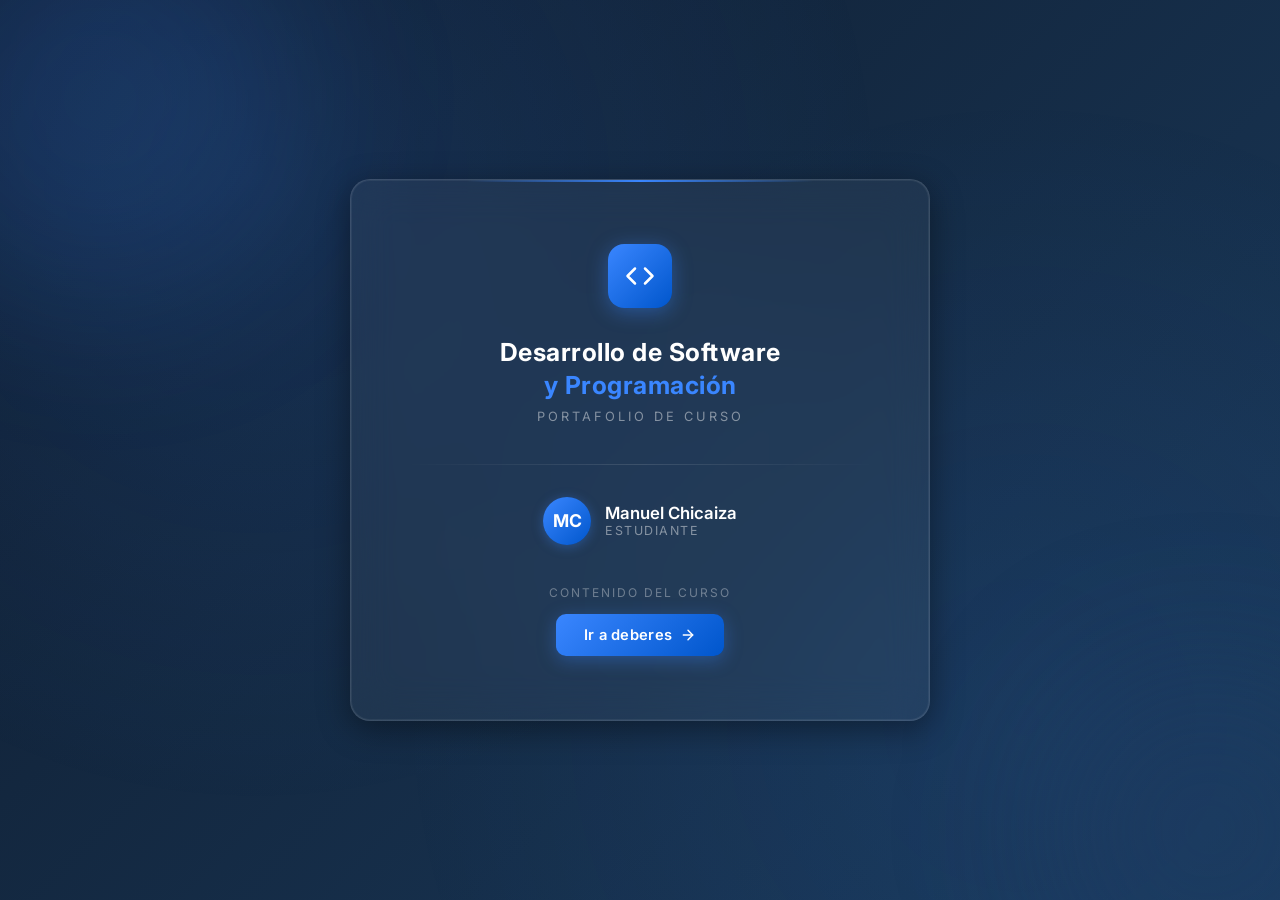
==== index.html @ 3075ae85 "Primer commit de portafolio de deberes de la materia desarrollo" ====
<!DOCTYPE html>
<html lang="es">
<head>
    <meta charset="UTF-8">
    <meta name="viewport" content="width=device-width, initial-scale=1.0">
    <title>Desarrollo de Software</title>
    <link href="https://fonts.googleapis.com/css2?family=Inter:wght@300;400;600;700&display=swap" rel="stylesheet">
    <style>
        :root {
            --primary:   #1e3a5f;
            --accent:    #3a86ff;
            --light:     #e8f0fe;
            --text:      #1a1a2e;
            --muted:     #6b7280;
            --bg-start:  #0f1c2e;
            --bg-end:    #1a3a5c;
            --card:      rgba(255, 255, 255, 0.05);
            --border:    rgba(255, 255, 255, 0.12);
        }

        * {
            margin: 0;
            padding: 0;
            box-sizing: border-box;
        }

        body {
            font-family: 'Inter', Arial, sans-serif;
            background: linear-gradient(135deg, var(--bg-start) 0%, var(--bg-end) 100%);
            min-height: 100vh;
            display: flex;
            justify-content: center;
            align-items: center;
            overflow: hidden;
        }

        /* Fondo con partículas animadas */
        body::before {
            content: '';
            position: fixed;
            inset: 0;
            background:
                radial-gradient(circle at 20% 20%, rgba(58, 134, 255, 0.12) 0%, transparent 50%),
                radial-gradient(circle at 80% 80%, rgba(58, 134, 255, 0.08) 0%, transparent 50%);
            pointer-events: none;
        }

        .orb {
            position: fixed;
            border-radius: 50%;
            filter: blur(80px);
            animation: float 8s ease-in-out infinite;
            pointer-events: none;
        }

        .orb-1 {
            width: 400px;
            height: 400px;
            background: rgba(58, 134, 255, 0.15);
            top: -100px;
            left: -100px;
            animation-delay: 0s;
        }

        .orb-2 {
            width: 300px;
            height: 300px;
            background: rgba(30, 58, 95, 0.4);
            bottom: -80px;
            right: -80px;
            animation-delay: -4s;
        }

        @keyframes float {
            0%, 100% { transform: translate(0, 0); }
            50%       { transform: translate(30px, -30px); }
        }

        /* Tarjeta principal */
        .portada {
            position: relative;
            background: var(--card);
            border: 1px solid var(--border);
            border-radius: 20px;
            padding: 64px 56px;
            text-align: center;
            max-width: 580px;
            width: 92%;
            backdrop-filter: blur(20px);
            -webkit-backdrop-filter: blur(20px);
            box-shadow:
                0 8px 32px rgba(0, 0, 0, 0.4),
                0 0 0 1px rgba(255, 255, 255, 0.06) inset;

            animation: cardEntrance 0.8s cubic-bezier(0.22, 1, 0.36, 1) both;
        }

        @keyframes cardEntrance {
            from {
                opacity: 0;
                transform: translateY(40px) scale(0.96);
            }
            to {
                opacity: 1;
                transform: translateY(0) scale(1);
            }
        }

        /* Línea decorativa superior */
        .portada::before {
            content: '';
            position: absolute;
            top: 0;
            left: 50%;
            transform: translateX(-50%);
            width: 60%;
            height: 2px;
            background: linear-gradient(90deg, transparent, var(--accent), transparent);
            border-radius: 2px;
        }

        /* Icono / badge */
        .badge {
            display: inline-flex;
            align-items: center;
            justify-content: center;
            width: 64px;
            height: 64px;
            border-radius: 16px;
            background: linear-gradient(135deg, var(--accent), #0056cc);
            box-shadow: 0 4px 20px rgba(58, 134, 255, 0.4);
            margin-bottom: 28px;
            animation: badgePop 0.6s cubic-bezier(0.34, 1.56, 0.64, 1) 0.3s both;
        }

        @keyframes badgePop {
            from { opacity: 0; transform: scale(0.5); }
            to   { opacity: 1; transform: scale(1); }
        }

        .badge svg {
            width: 30px;
            height: 30px;
            fill: none;
            stroke: #fff;
            stroke-width: 2;
            stroke-linecap: round;
            stroke-linejoin: round;
        }

        /* Título */
        .portada h1 {
            font-size: 1.55rem;
            font-weight: 700;
            color: #ffffff;
            letter-spacing: 0.5px;
            line-height: 1.3;
            margin-bottom: 8px;
            animation: fadeUp 0.6s ease 0.45s both;
        }

        .portada h1 span {
            color: var(--accent);
        }

        .subtitulo {
            font-size: 0.8rem;
            color: rgba(255, 255, 255, 0.45);
            text-transform: uppercase;
            letter-spacing: 3px;
            margin-bottom: 40px;
            animation: fadeUp 0.6s ease 0.55s both;
        }

        /* Divider */
        .divider {
            height: 1px;
            background: linear-gradient(90deg, transparent, var(--border), transparent);
            margin-bottom: 32px;
            animation: fadeUp 0.6s ease 0.6s both;
        }

        /* Info del estudiante */
        .estudiante {
            display: flex;
            align-items: center;
            justify-content: center;
            gap: 14px;
            margin-bottom: 40px;
            animation: fadeUp 0.6s ease 0.65s both;
        }

        .avatar {
            width: 48px;
            height: 48px;
            border-radius: 50%;
            background: linear-gradient(135deg, #3a86ff, #0056cc);
            display: flex;
            align-items: center;
            justify-content: center;
            font-size: 1.1rem;
            font-weight: 700;
            color: #fff;
            flex-shrink: 0;
            box-shadow: 0 2px 12px rgba(58, 134, 255, 0.35);
        }

        .estudiante-info {
            text-align: left;
        }

        .nombre {
            font-size: 1.05rem;
            font-weight: 600;
            color: #ffffff;
        }

        .etiqueta {
            font-size: 0.78rem;
            color: rgba(255, 255, 255, 0.45);
            text-transform: uppercase;
            letter-spacing: 1.5px;
        }

        /* Navegación */
        nav {
            animation: fadeUp 0.6s ease 0.75s both;
        }

        nav p {
            font-size: 0.75rem;
            color: rgba(255, 255, 255, 0.35);
            text-transform: uppercase;
            letter-spacing: 2px;
            margin-bottom: 14px;
        }

        .btn {
            display: inline-flex;
            align-items: center;
            gap: 8px;
            padding: 12px 28px;
            background: linear-gradient(135deg, var(--accent), #0056cc);
            color: #ffffff;
            text-decoration: none;
            border-radius: 10px;
            font-size: 0.92rem;
            font-weight: 600;
            letter-spacing: 0.3px;
            box-shadow: 0 4px 18px rgba(58, 134, 255, 0.35);
            transition: transform 0.2s ease, box-shadow 0.2s ease, background 0.2s;
            position: relative;
            overflow: hidden;
        }

        .btn::after {
            content: '';
            position: absolute;
            inset: 0;
            background: linear-gradient(135deg, rgba(255,255,255,0.15), transparent);
            opacity: 0;
            transition: opacity 0.2s;
        }

        .btn:hover {
            transform: translateY(-2px);
            box-shadow: 0 8px 28px rgba(58, 134, 255, 0.5);
        }

        .btn:hover::after {
            opacity: 1;
        }

        .btn:active {
            transform: translateY(0);
        }

        .btn svg {
            width: 16px;
            height: 16px;
            stroke: #fff;
            fill: none;
            stroke-width: 2.2;
            stroke-linecap: round;
            stroke-linejoin: round;
            transition: transform 0.2s;
        }

        .btn:hover svg {
            transform: translateX(3px);
        }

        @keyframes fadeUp {
            from { opacity: 0; transform: translateY(16px); }
            to   { opacity: 1; transform: translateY(0); }
        }
    </style>
</head>
<body>

    <div class="orb orb-1"></div>
    <div class="orb orb-2"></div>

    <div class="portada">

        <div class="badge">
            <svg viewBox="0 0 24 24">
                <polyline points="16 18 22 12 16 6"></polyline>
                <polyline points="8 6 2 12 8 18"></polyline>
            </svg>
        </div>

        <h1>Desarrollo de Software<br><span>y Programación</span></h1>
        <p class="subtitulo">Portafolio de curso</p>

        <div class="divider"></div>

        <div class="estudiante">
            <div class="avatar">MC</div>
            <div class="estudiante-info">
                <p class="nombre">Manuel Chicaiza</p>
                <p class="etiqueta">Estudiante</p>
            </div>
        </div>

        <nav>
            <p>Contenido del curso</p>
            <a class="btn" href="deber1.html">
                Ir a deberes
                <svg viewBox="0 0 24 24">
                    <line x1="5" y1="12" x2="19" y2="12"></line>
                    <polyline points="12 5 19 12 12 19"></polyline>
                </svg>
            </a>
        </nav>

    </div>
</body>
</html>
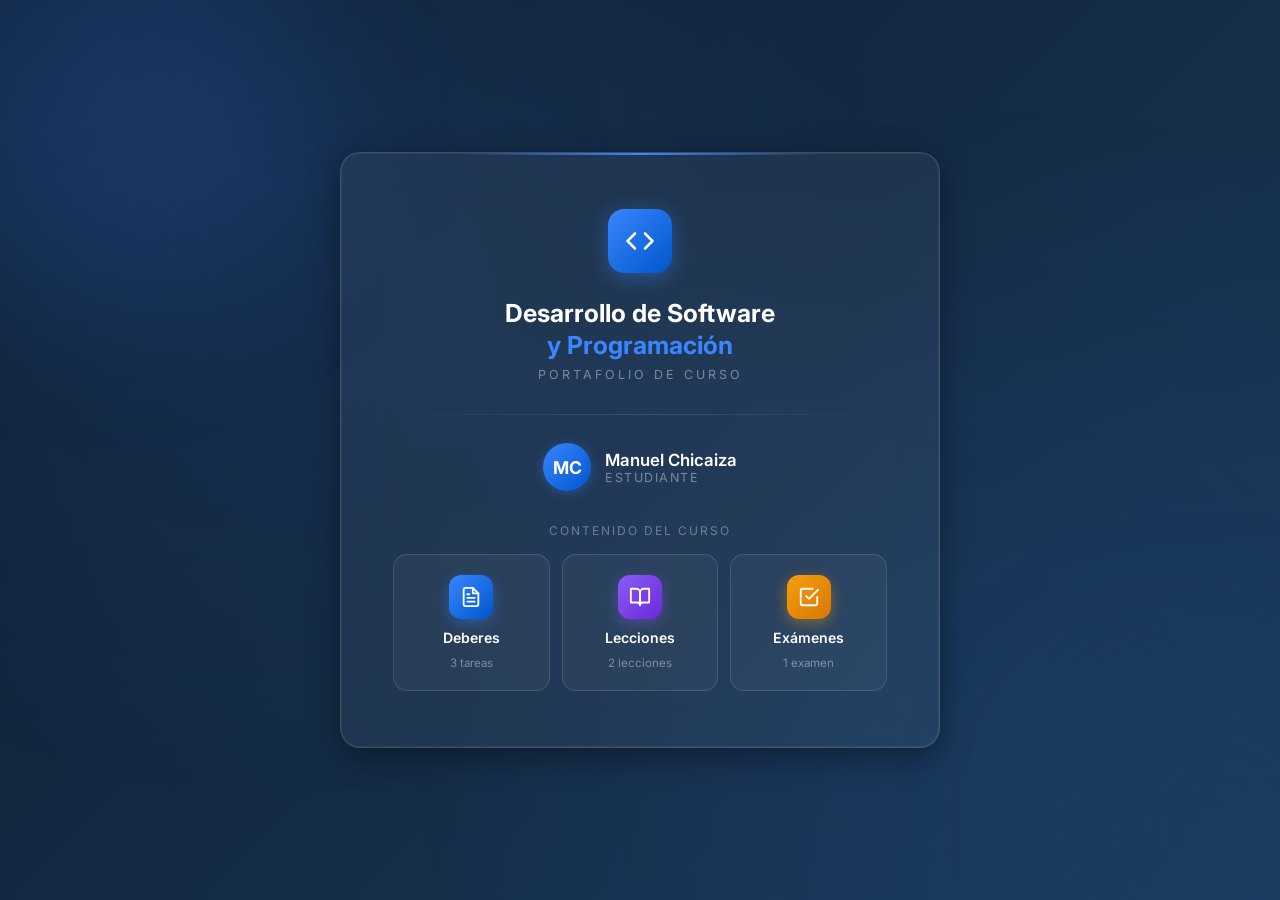
==== commit cc8429de: "Unidad 1 Desarrollo de Software" ====
--- a/index.html
+++ b/index.html
@@ -7,22 +7,14 @@
     <link href="https://fonts.googleapis.com/css2?family=Inter:wght@300;400;600;700&display=swap" rel="stylesheet">
     <style>
         :root {
-            --primary:   #1e3a5f;
-            --accent:    #3a86ff;
-            --light:     #e8f0fe;
-            --text:      #1a1a2e;
-            --muted:     #6b7280;
-            --bg-start:  #0f1c2e;
-            --bg-end:    #1a3a5c;
-            --card:      rgba(255, 255, 255, 0.05);
-            --border:    rgba(255, 255, 255, 0.12);
-        }
-
-        * {
-            margin: 0;
-            padding: 0;
-            box-sizing: border-box;
-        }
+            --accent:   #3a86ff;
+            --bg-start: #0f1c2e;
+            --bg-end:   #1a3a5c;
+            --card:     rgba(255, 255, 255, 0.05);
+            --border:   rgba(255, 255, 255, 0.12);
+        }
+
+        * { margin: 0; padding: 0; box-sizing: border-box; }
 
         body {
             font-family: 'Inter', Arial, sans-serif;
@@ -34,14 +26,13 @@
             overflow: hidden;
         }
 
-        /* Fondo con partículas animadas */
         body::before {
             content: '';
             position: fixed;
             inset: 0;
             background:
-                radial-gradient(circle at 20% 20%, rgba(58, 134, 255, 0.12) 0%, transparent 50%),
-                radial-gradient(circle at 80% 80%, rgba(58, 134, 255, 0.08) 0%, transparent 50%);
+                radial-gradient(circle at 20% 20%, rgba(58,134,255,0.12) 0%, transparent 50%),
+                radial-gradient(circle at 80% 80%, rgba(58,134,255,0.08) 0%, transparent 50%);
             pointer-events: none;
         }
 
@@ -52,247 +43,197 @@
             animation: float 8s ease-in-out infinite;
             pointer-events: none;
         }
-
-        .orb-1 {
-            width: 400px;
-            height: 400px;
-            background: rgba(58, 134, 255, 0.15);
-            top: -100px;
-            left: -100px;
-            animation-delay: 0s;
-        }
-
-        .orb-2 {
-            width: 300px;
-            height: 300px;
-            background: rgba(30, 58, 95, 0.4);
-            bottom: -80px;
-            right: -80px;
-            animation-delay: -4s;
-        }
+        .orb-1 { width:400px; height:400px; background:rgba(58,134,255,0.15); top:-100px; left:-100px; }
+        .orb-2 { width:300px; height:300px; background:rgba(30,58,95,0.4); bottom:-80px; right:-80px; animation-delay:-4s; }
 
         @keyframes float {
-            0%, 100% { transform: translate(0, 0); }
-            50%       { transform: translate(30px, -30px); }
-        }
-
-        /* Tarjeta principal */
+            0%,100% { transform: translate(0,0); }
+            50%      { transform: translate(30px,-30px); }
+        }
+
         .portada {
             position: relative;
             background: var(--card);
             border: 1px solid var(--border);
             border-radius: 20px;
-            padding: 64px 56px;
+            padding: 56px 52px;
             text-align: center;
-            max-width: 580px;
+            max-width: 600px;
             width: 92%;
             backdrop-filter: blur(20px);
             -webkit-backdrop-filter: blur(20px);
-            box-shadow:
-                0 8px 32px rgba(0, 0, 0, 0.4),
-                0 0 0 1px rgba(255, 255, 255, 0.06) inset;
-
-            animation: cardEntrance 0.8s cubic-bezier(0.22, 1, 0.36, 1) both;
-        }
-
-        @keyframes cardEntrance {
-            from {
-                opacity: 0;
-                transform: translateY(40px) scale(0.96);
-            }
-            to {
-                opacity: 1;
-                transform: translateY(0) scale(1);
-            }
-        }
-
-        /* Línea decorativa superior */
+            box-shadow: 0 8px 32px rgba(0,0,0,0.4), 0 0 0 1px rgba(255,255,255,0.06) inset;
+            animation: cardEntrance 0.8s cubic-bezier(0.22,1,0.36,1) both;
+        }
+
         .portada::before {
             content: '';
             position: absolute;
-            top: 0;
-            left: 50%;
+            top: 0; left: 50%;
             transform: translateX(-50%);
-            width: 60%;
-            height: 2px;
+            width: 60%; height: 2px;
             background: linear-gradient(90deg, transparent, var(--accent), transparent);
-            border-radius: 2px;
-        }
-
-        /* Icono / badge */
+        }
+
+        @keyframes cardEntrance {
+            from { opacity:0; transform:translateY(40px) scale(0.96); }
+            to   { opacity:1; transform:translateY(0) scale(1); }
+        }
+
         .badge {
             display: inline-flex;
             align-items: center;
             justify-content: center;
-            width: 64px;
-            height: 64px;
+            width: 64px; height: 64px;
             border-radius: 16px;
             background: linear-gradient(135deg, var(--accent), #0056cc);
-            box-shadow: 0 4px 20px rgba(58, 134, 255, 0.4);
-            margin-bottom: 28px;
-            animation: badgePop 0.6s cubic-bezier(0.34, 1.56, 0.64, 1) 0.3s both;
+            box-shadow: 0 4px 20px rgba(58,134,255,0.4);
+            margin-bottom: 24px;
+            animation: badgePop 0.6s cubic-bezier(0.34,1.56,0.64,1) 0.3s both;
         }
 
         @keyframes badgePop {
-            from { opacity: 0; transform: scale(0.5); }
-            to   { opacity: 1; transform: scale(1); }
-        }
-
-        .badge svg {
-            width: 30px;
-            height: 30px;
-            fill: none;
-            stroke: #fff;
-            stroke-width: 2;
-            stroke-linecap: round;
-            stroke-linejoin: round;
-        }
-
-        /* Título */
-        .portada h1 {
+            from { opacity:0; transform:scale(0.5); }
+            to   { opacity:1; transform:scale(1); }
+        }
+
+        .badge svg { width:30px; height:30px; fill:none; stroke:#fff; stroke-width:2; stroke-linecap:round; stroke-linejoin:round; }
+
+        h1 {
             font-size: 1.55rem;
             font-weight: 700;
-            color: #ffffff;
-            letter-spacing: 0.5px;
+            color: #fff;
             line-height: 1.3;
-            margin-bottom: 8px;
+            margin-bottom: 6px;
             animation: fadeUp 0.6s ease 0.45s both;
         }
-
-        .portada h1 span {
-            color: var(--accent);
-        }
+        h1 span { color: var(--accent); }
 
         .subtitulo {
-            font-size: 0.8rem;
-            color: rgba(255, 255, 255, 0.45);
+            font-size: 0.78rem;
+            color: rgba(255,255,255,0.4);
             text-transform: uppercase;
             letter-spacing: 3px;
-            margin-bottom: 40px;
-            animation: fadeUp 0.6s ease 0.55s both;
-        }
-
-        /* Divider */
+            margin-bottom: 32px;
+            animation: fadeUp 0.6s ease 0.5s both;
+        }
+
         .divider {
             height: 1px;
             background: linear-gradient(90deg, transparent, var(--border), transparent);
+            margin-bottom: 28px;
+            animation: fadeUp 0.6s ease 0.55s both;
+        }
+
+        .estudiante {
+            display: flex;
+            align-items: center;
+            justify-content: center;
+            gap: 14px;
             margin-bottom: 32px;
             animation: fadeUp 0.6s ease 0.6s both;
         }
 
-        /* Info del estudiante */
-        .estudiante {
-            display: flex;
-            align-items: center;
-            justify-content: center;
-            gap: 14px;
-            margin-bottom: 40px;
-            animation: fadeUp 0.6s ease 0.65s both;
-        }
-
         .avatar {
-            width: 48px;
-            height: 48px;
+            width: 48px; height: 48px;
             border-radius: 50%;
             background: linear-gradient(135deg, #3a86ff, #0056cc);
-            display: flex;
-            align-items: center;
-            justify-content: center;
-            font-size: 1.1rem;
-            font-weight: 700;
-            color: #fff;
+            display: flex; align-items: center; justify-content: center;
+            font-size: 1.1rem; font-weight: 700; color: #fff;
             flex-shrink: 0;
-            box-shadow: 0 2px 12px rgba(58, 134, 255, 0.35);
-        }
-
-        .estudiante-info {
-            text-align: left;
-        }
-
-        .nombre {
-            font-size: 1.05rem;
-            font-weight: 600;
-            color: #ffffff;
-        }
-
-        .etiqueta {
-            font-size: 0.78rem;
-            color: rgba(255, 255, 255, 0.45);
-            text-transform: uppercase;
-            letter-spacing: 1.5px;
-        }
-
-        /* Navegación */
-        nav {
-            animation: fadeUp 0.6s ease 0.75s both;
-        }
-
-        nav p {
+            box-shadow: 0 2px 12px rgba(58,134,255,0.35);
+        }
+
+        .estudiante-info { text-align: left; }
+        .nombre  { font-size: 1.05rem; font-weight: 600; color: #fff; }
+        .etiqueta { font-size: 0.78rem; color: rgba(255,255,255,0.4); text-transform: uppercase; letter-spacing: 1.5px; }
+
+        /* Sección navegación */
+        .nav-label {
             font-size: 0.75rem;
-            color: rgba(255, 255, 255, 0.35);
+            color: rgba(255,255,255,0.35);
             text-transform: uppercase;
             letter-spacing: 2px;
-            margin-bottom: 14px;
-        }
-
-        .btn {
-            display: inline-flex;
-            align-items: center;
-            gap: 8px;
-            padding: 12px 28px;
-            background: linear-gradient(135deg, var(--accent), #0056cc);
-            color: #ffffff;
+            margin-bottom: 16px;
+            animation: fadeUp 0.6s ease 0.65s both;
+        }
+
+        .nav-grid {
+            display: grid;
+            grid-template-columns: repeat(3, 1fr);
+            gap: 12px;
+            animation: fadeUp 0.6s ease 0.7s both;
+        }
+
+        .nav-card {
+            display: flex;
+            flex-direction: column;
+            align-items: center;
+            gap: 10px;
+            padding: 20px 12px;
+            background: rgba(255,255,255,0.04);
+            border: 1px solid var(--border);
+            border-radius: 14px;
             text-decoration: none;
-            border-radius: 10px;
-            font-size: 0.92rem;
-            font-weight: 600;
-            letter-spacing: 0.3px;
-            box-shadow: 0 4px 18px rgba(58, 134, 255, 0.35);
-            transition: transform 0.2s ease, box-shadow 0.2s ease, background 0.2s;
+            color: #fff;
+            transition: transform 0.2s, box-shadow 0.2s, background 0.2s, border-color 0.2s;
             position: relative;
             overflow: hidden;
         }
 
-        .btn::after {
+        .nav-card::before {
             content: '';
             position: absolute;
-            inset: 0;
-            background: linear-gradient(135deg, rgba(255,255,255,0.15), transparent);
+            top: 0; left: 50%;
+            transform: translateX(-50%);
+            width: 50%; height: 2px;
+            border-radius: 2px;
             opacity: 0;
             transition: opacity 0.2s;
         }
 
-        .btn:hover {
-            transform: translateY(-2px);
-            box-shadow: 0 8px 28px rgba(58, 134, 255, 0.5);
-        }
-
-        .btn:hover::after {
-            opacity: 1;
-        }
-
-        .btn:active {
-            transform: translateY(0);
-        }
-
-        .btn svg {
-            width: 16px;
-            height: 16px;
-            stroke: #fff;
-            fill: none;
-            stroke-width: 2.2;
-            stroke-linecap: round;
-            stroke-linejoin: round;
-            transition: transform 0.2s;
-        }
-
-        .btn:hover svg {
-            transform: translateX(3px);
+        .nav-card:hover {
+            transform: translateY(-3px);
+            background: rgba(255,255,255,0.08);
+            border-color: rgba(255,255,255,0.22);
+            box-shadow: 0 8px 24px rgba(0,0,0,0.25);
+        }
+
+        .nav-card:hover::before { opacity: 1; }
+
+        /* Colores por sección */
+        .nav-card.deberes  .icon-wrap { background: linear-gradient(135deg, #3a86ff, #0056cc); box-shadow: 0 4px 14px rgba(58,134,255,0.4); }
+        .nav-card.deberes::before     { background: linear-gradient(90deg, transparent, #3a86ff, transparent); }
+
+        .nav-card.lecciones .icon-wrap { background: linear-gradient(135deg, #8b5cf6, #6d28d9); box-shadow: 0 4px 14px rgba(139,92,246,0.4); }
+        .nav-card.lecciones::before    { background: linear-gradient(90deg, transparent, #8b5cf6, transparent); }
+
+        .nav-card.examenes .icon-wrap  { background: linear-gradient(135deg, #f59e0b, #d97706); box-shadow: 0 4px 14px rgba(245,158,11,0.4); }
+        .nav-card.examenes::before     { background: linear-gradient(90deg, transparent, #f59e0b, transparent); }
+
+        .icon-wrap {
+            width: 44px; height: 44px;
+            border-radius: 12px;
+            display: flex; align-items: center; justify-content: center;
+            flex-shrink: 0;
+        }
+
+        .icon-wrap svg { width:22px; height:22px; fill:none; stroke:#fff; stroke-width:2; stroke-linecap:round; stroke-linejoin:round; }
+
+        .nav-card-label {
+            font-size: 0.88rem;
+            font-weight: 600;
+            color: #fff;
+        }
+
+        .nav-card-count {
+            font-size: 0.72rem;
+            color: rgba(255,255,255,0.4);
         }
 
         @keyframes fadeUp {
-            from { opacity: 0; transform: translateY(16px); }
-            to   { opacity: 1; transform: translateY(0); }
+            from { opacity:0; transform:translateY(16px); }
+            to   { opacity:1; transform:translateY(0); }
         }
     </style>
 </head>
@@ -304,10 +245,7 @@
     <div class="portada">
 
         <div class="badge">
-            <svg viewBox="0 0 24 24">
-                <polyline points="16 18 22 12 16 6"></polyline>
-                <polyline points="8 6 2 12 8 18"></polyline>
-            </svg>
+            <svg viewBox="0 0 24 24"><polyline points="16 18 22 12 16 6"></polyline><polyline points="8 6 2 12 8 18"></polyline></svg>
         </div>
 
         <h1>Desarrollo de Software<br><span>y Programación</span></h1>
@@ -323,16 +261,35 @@
             </div>
         </div>
 
-        <nav>
-            <p>Contenido del curso</p>
-            <a class="btn" href="deber1.html">
-                Ir a deberes
-                <svg viewBox="0 0 24 24">
-                    <line x1="5" y1="12" x2="19" y2="12"></line>
-                    <polyline points="12 5 19 12 12 19"></polyline>
-                </svg>
+        <p class="nav-label">Contenido del curso</p>
+
+        <div class="nav-grid">
+
+            <a class="nav-card deberes" href="deberes.html">
+                <div class="icon-wrap">
+                    <svg viewBox="0 0 24 24"><path d="M14 2H6a2 2 0 0 0-2 2v16a2 2 0 0 0 2 2h12a2 2 0 0 0 2-2V8z"></path><polyline points="14 2 14 8 20 8"></polyline><line x1="16" y1="13" x2="8" y2="13"></line><line x1="16" y1="17" x2="8" y2="17"></line><polyline points="10 9 9 9 8 9"></polyline></svg>
+                </div>
+                <span class="nav-card-label">Deberes</span>
+                <span class="nav-card-count">3 tareas</span>
             </a>
-        </nav>
+
+            <a class="nav-card lecciones" href="lecciones.html">
+                <div class="icon-wrap">
+                    <svg viewBox="0 0 24 24"><path d="M2 3h6a4 4 0 0 1 4 4v14a3 3 0 0 0-3-3H2z"></path><path d="M22 3h-6a4 4 0 0 0-4 4v14a3 3 0 0 1 3-3h7z"></path></svg>
+                </div>
+                <span class="nav-card-label">Lecciones</span>
+                <span class="nav-card-count">2 lecciones</span>
+            </a>
+
+            <a class="nav-card examenes" href="examenes.html">
+                <div class="icon-wrap">
+                    <svg viewBox="0 0 24 24"><path d="M9 11l3 3L22 4"></path><path d="M21 12v7a2 2 0 0 1-2 2H5a2 2 0 0 1-2-2V5a2 2 0 0 1 2-2h11"></path></svg>
+                </div>
+                <span class="nav-card-label">Exámenes</span>
+                <span class="nav-card-count">1 examen</span>
+            </a>
+
+        </div>
 
     </div>
 </body>
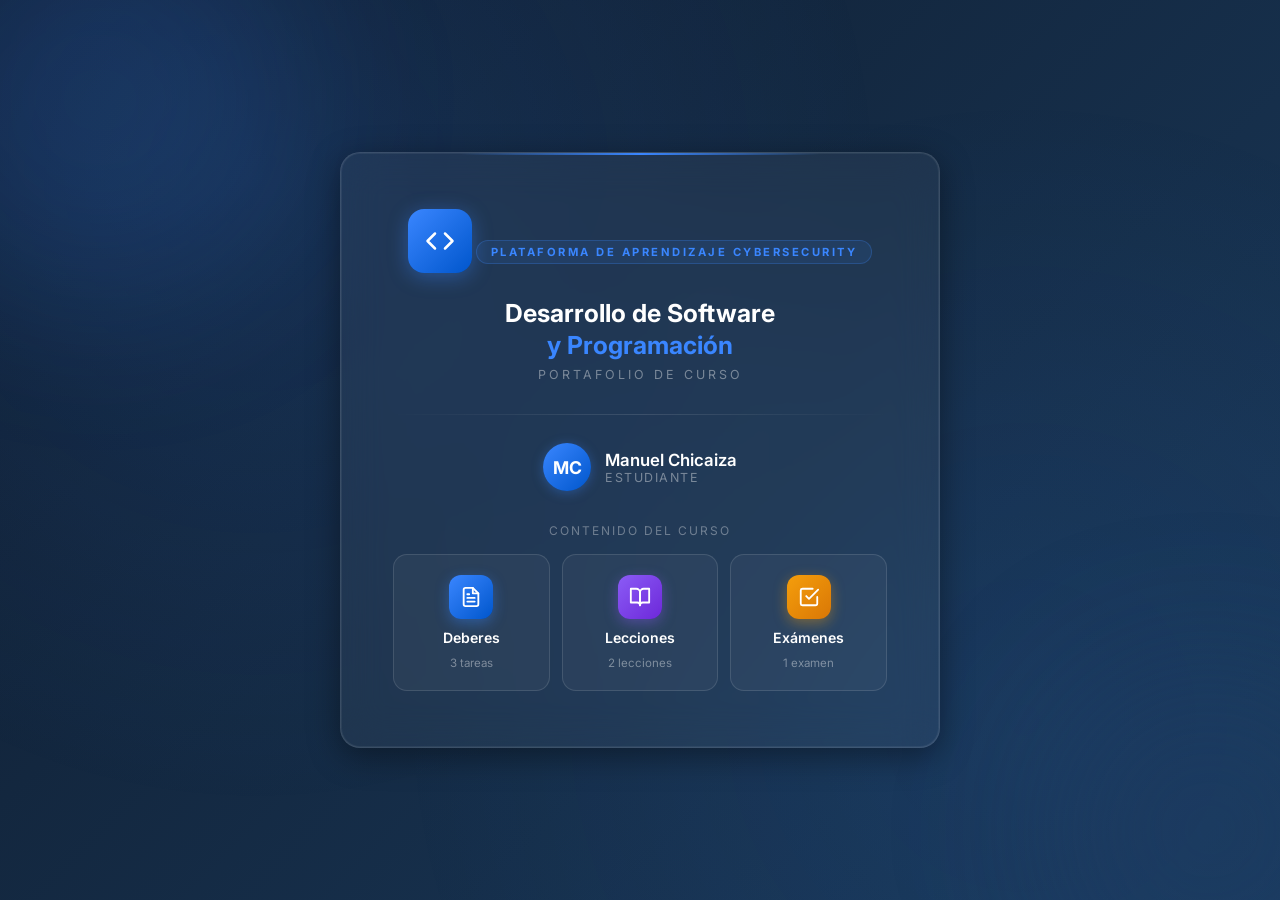
==== commit 8d5e79d6: "Agregar etiqueta Plataforma de Aprendizaje Cybersecurity en portada Co-Authored-By: Claude Sonnet 4." ====
--- a/index.html
+++ b/index.html
@@ -231,6 +231,21 @@
             color: rgba(255,255,255,0.4);
         }
 
+        .plataforma-label {
+            display: inline-block;
+            font-size: 0.7rem;
+            font-weight: 700;
+            text-transform: uppercase;
+            letter-spacing: 2.5px;
+            color: var(--accent);
+            background: rgba(58,134,255,0.1);
+            border: 1px solid rgba(58,134,255,0.25);
+            border-radius: 20px;
+            padding: 4px 14px;
+            margin-bottom: 14px;
+            animation: fadeUp 0.6s ease 0.38s both;
+        }
+
         @keyframes fadeUp {
             from { opacity:0; transform:translateY(16px); }
             to   { opacity:1; transform:translateY(0); }
@@ -248,6 +263,7 @@
             <svg viewBox="0 0 24 24"><polyline points="16 18 22 12 16 6"></polyline><polyline points="8 6 2 12 8 18"></polyline></svg>
         </div>
 
+        <p class="plataforma-label">Plataforma de Aprendizaje Cybersecurity</p>
         <h1>Desarrollo de Software<br><span>y Programación</span></h1>
         <p class="subtitulo">Portafolio de curso</p>
 
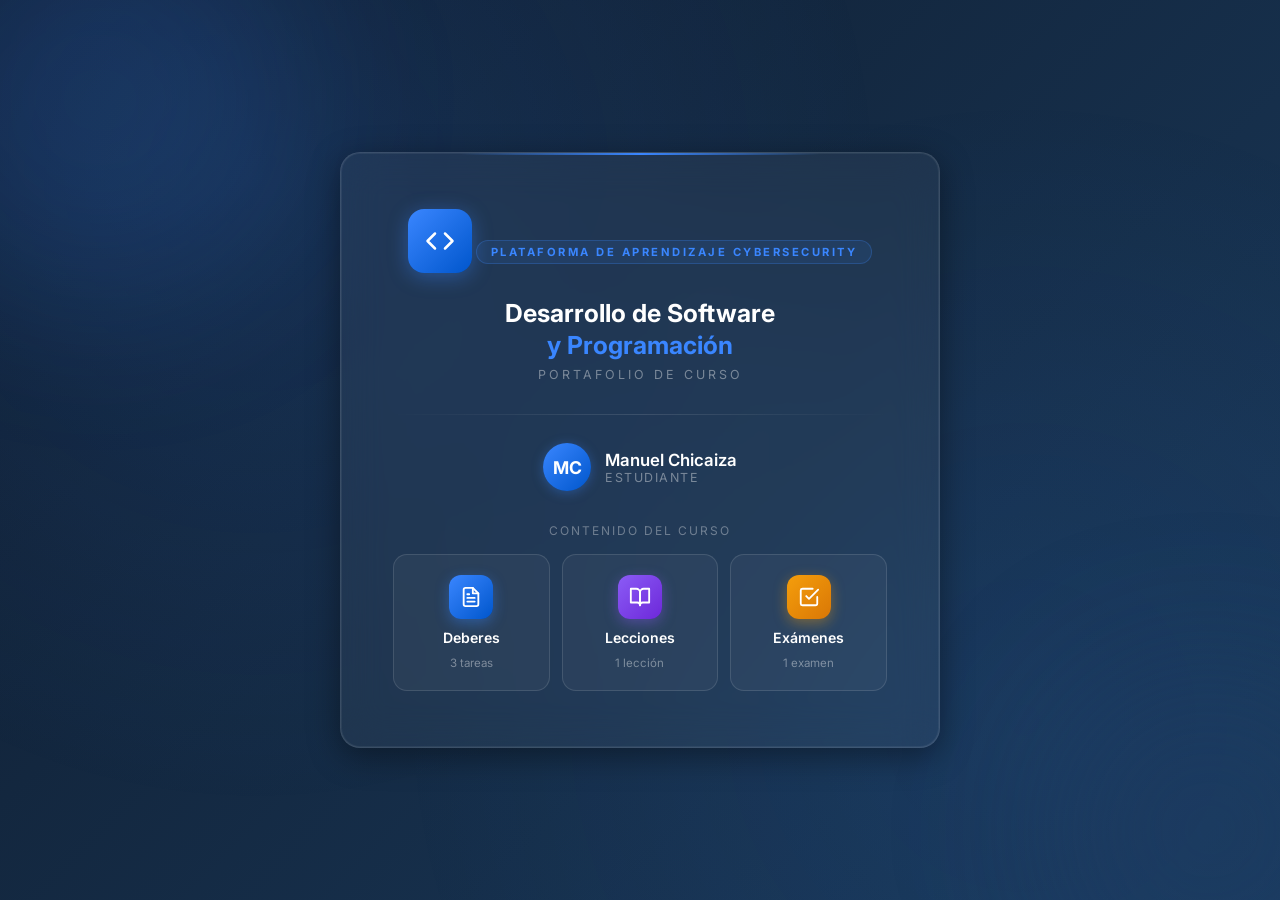
==== commit d567bcd8: "Restaurar cambios revertidos por rebase y corregir examenes Co-Authored-By: Claude Sonnet 4.6 <norep" ====
--- a/index.html
+++ b/index.html
@@ -294,7 +294,7 @@
                     <svg viewBox="0 0 24 24"><path d="M2 3h6a4 4 0 0 1 4 4v14a3 3 0 0 0-3-3H2z"></path><path d="M22 3h-6a4 4 0 0 0-4 4v14a3 3 0 0 1 3-3h7z"></path></svg>
                 </div>
                 <span class="nav-card-label">Lecciones</span>
-                <span class="nav-card-count">2 lecciones</span>
+                <span class="nav-card-count">1 lección</span>
             </a>
 
             <a class="nav-card examenes" href="examenes.html">
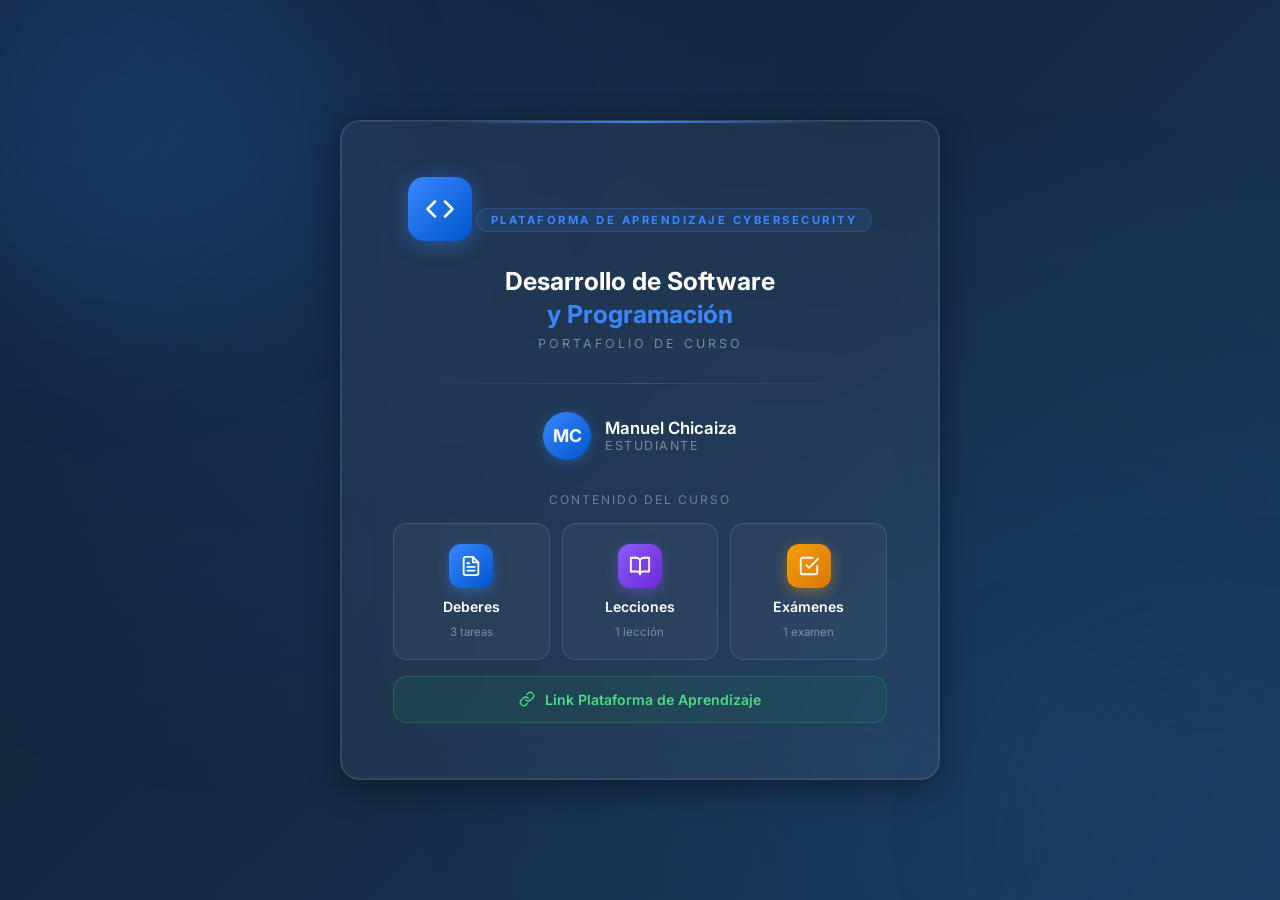
==== commit bd0fc082: "Agregar botón Link Plataforma de Aprendizaje en portada Co-Authored-By: Claude Sonnet 4.6 <noreply@a" ====
--- a/index.html
+++ b/index.html
@@ -231,6 +231,30 @@
             color: rgba(255,255,255,0.4);
         }
 
+        .link-plataforma {
+            display: flex;
+            align-items: center;
+            justify-content: center;
+            gap: 10px;
+            margin-top: 16px;
+            padding: 14px 20px;
+            background: rgba(34,197,94,0.08);
+            border: 1px solid rgba(34,197,94,0.25);
+            border-radius: 14px;
+            text-decoration: none;
+            color: #4ade80;
+            font-size: 0.88rem;
+            font-weight: 600;
+            transition: background 0.2s, border-color 0.2s, transform 0.2s;
+            animation: fadeUp 0.6s ease 0.75s both;
+        }
+        .link-plataforma:hover {
+            background: rgba(34,197,94,0.15);
+            border-color: rgba(34,197,94,0.45);
+            transform: translateY(-2px);
+        }
+        .link-plataforma svg { width:16px; height:16px; stroke:currentColor; fill:none; stroke-width:2; stroke-linecap:round; stroke-linejoin:round; flex-shrink:0; }
+
         .plataforma-label {
             display: inline-block;
             font-size: 0.7rem;
@@ -307,6 +331,11 @@
 
         </div>
 
+        <a class="link-plataforma" href="https://manuxosos.github.io/Proyecto_integrador/" target="_blank">
+            <svg viewBox="0 0 24 24"><path d="M10 13a5 5 0 0 0 7.54.54l3-3a5 5 0 0 0-7.07-7.07l-1.72 1.71"></path><path d="M14 11a5 5 0 0 0-7.54-.54l-3 3a5 5 0 0 0 7.07 7.07l1.71-1.71"></path></svg>
+            Link Plataforma de Aprendizaje
+        </a>
+
     </div>
 </body>
 </html>
